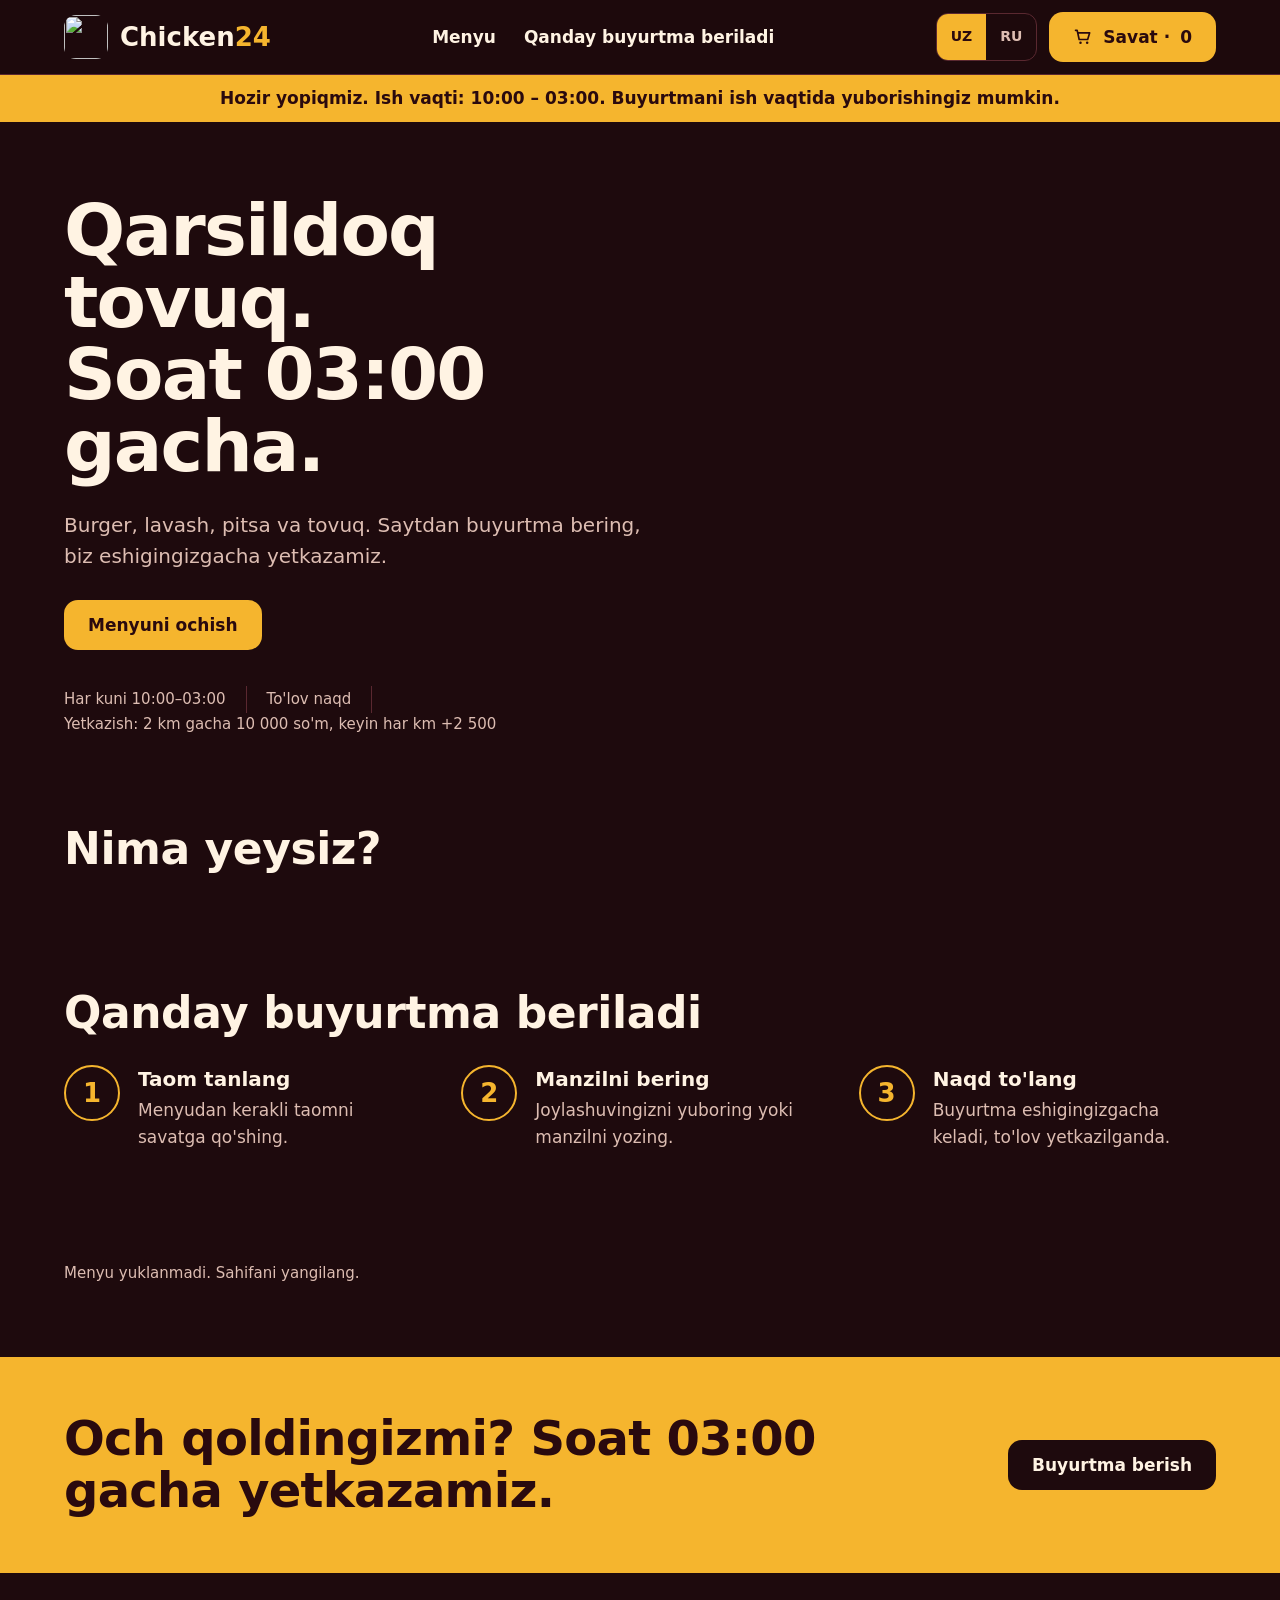
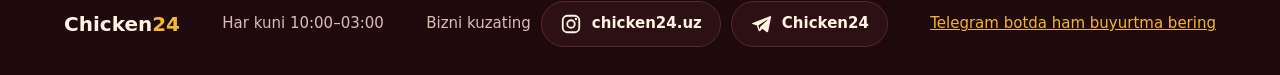
==== miniapp/site/index.html @ 63f130f4 "Sayt: yetkazish tarifi va ijtimoiy tarmoqlar" ====
<!doctype html>
<html lang="uz">
<head>
  <meta charset="utf-8">
  <meta name="viewport" content="width=device-width, initial-scale=1">
  <meta name="theme-color" content="#1E0A0D">
  <meta name="description" content="Chicken24: qarsildoq tovuq, burger, lavash va pitsa. Soat 03:00 gacha yetkazib beramiz. Saytdan buyurtma bering.">
  <!-- Xavfsizlik: skriptlar faqat o'zimizdan va Cloudflare Turnstile dan; so'rov faqat bot serveriga -->
  <meta http-equiv="Content-Security-Policy"
        content="default-src 'self'; script-src 'self' https://challenges.cloudflare.com; style-src 'self' https://fonts.googleapis.com; font-src https://fonts.gstatic.com; img-src 'self' data:; connect-src 'self' https://chicken24-bot.onrender.com; frame-src https://challenges.cloudflare.com; base-uri 'none'; form-action 'none'; object-src 'none'">
  <title>Chicken24: qarsildoq tovuq, soat 03:00 gacha</title>
  <link rel="icon" href="/images/logo-192.webp" type="image/webp">
  <link rel="preconnect" href="https://fonts.googleapis.com">
  <link rel="preconnect" href="https://fonts.gstatic.com" crossorigin>
  <link rel="stylesheet" href="https://fonts.googleapis.com/css2?family=Onest:wght@400;600;700&family=Rubik:wght@700;800&display=swap">
  <link rel="stylesheet" href="site.css?v=2">
  <script src="site-config.js?v=2" defer></script>
  <script src="site.js?v=2" defer></script>
</head>
<body>
  <header class="top">
    <div class="wrap top-in">
      <a class="brand" href="#top"><img src="/images/logo-192.webp" alt="" width="44" height="44"><span>Chicken<b>24</b></span></a>
      <nav class="nav" aria-label="Menu">
        <a href="#menu" data-i18n="nav.menu">Menyu</a>
        <a href="#how" data-i18n="nav.how">Qanday buyurtma beriladi</a>
      </nav>
      <div class="top-r">
        <div class="lang" role="group" aria-label="Til">
          <button type="button" data-lang="uz" aria-pressed="true">UZ</button>
          <button type="button" data-lang="ru" aria-pressed="false">RU</button>
        </div>
        <button type="button" class="cart-btn" id="openCart">
          <svg viewBox="0 0 24 24" width="20" height="20" aria-hidden="true"><path d="M3 4h2l2.4 11h10.2L20 7H6.2" fill="none" stroke="currentColor" stroke-width="2" stroke-linecap="round" stroke-linejoin="round"/><circle cx="9" cy="19" r="1.5" fill="currentColor"/><circle cx="17" cy="19" r="1.5" fill="currentColor"/></svg>
          <span class="cl"><span data-i18n="cart.btn">Savat</span> · </span><b id="cartCount">0</b>
        </button>
      </div>
    </div>
  </header>

  <div id="closedBanner" class="banner" role="status" hidden></div>

  <main id="top">
    <section class="wrap hero">
      <div class="hero-l">
        <h1><span data-i18n="hero.h1a">Qarsildoq tovuq.</span> <span data-i18n="hero.h1b">Soat 03:00 gacha.</span></h1>
        <p class="lead" data-i18n="hero.p">Burger, lavash, pitsa va tovuq. Saytdan buyurtma bering, biz eshigingizgacha yetkazamiz.</p>
        <div class="hero-cta">
          <a class="btn" href="#menu" data-i18n="hero.cta">Menyuni ochish</a>
        </div>
        <ul class="facts">
          <li data-i18n="hero.f1">Har kuni 10:00–03:00</li>
          <li data-i18n="hero.f2">To'lov naqd</li>
          <li data-fee>Yetkazish: 2 km gacha 10 000 so'm, keyin har km +2 500</li>
        </ul>
      </div>

      <article class="deal" id="deal" hidden>
        <div class="stamp" aria-hidden="true"><b>03:00</b><span data-i18n="hero.stamp">gacha ochiq</span></div>
        <img id="dealImg" src="" alt="" width="560" height="560">
        <div class="deal-b">
          <div class="deal-t" data-i18n="hero.deal">Bugungi aksiya</div>
          <h2 id="dealName"></h2>
          <p id="dealDesc"></p>
          <div class="deal-f"><span class="price" id="dealPrice"></span><div id="dealCtl"></div></div>
        </div>
      </article>
    </section>

    <section class="wrap tiles-sec" aria-labelledby="tilesTitle">
      <h2 id="tilesTitle" class="h2" data-i18n="tiles.title">Nima yeysiz?</h2>
      <div class="tiles" id="tiles"></div>
    </section>

    <section class="wrap how" id="how" aria-labelledby="howTitle">
      <h2 id="howTitle" class="h2" data-i18n="how.title">Qanday buyurtma beriladi</h2>
      <ol class="steps">
        <li><span class="n" aria-hidden="true">1</span><div><h3 data-i18n="how.s1t">Taom tanlang</h3><p data-i18n="how.s1p">Menyudan kerakli taomni savatga qo'shing.</p></div></li>
        <li><span class="n" aria-hidden="true">2</span><div><h3 data-i18n="how.s2t">Manzilni bering</h3><p data-i18n="how.s2p">Joylashuvingizni yuboring yoki manzilni yozing.</p></div></li>
        <li><span class="n" aria-hidden="true">3</span><div><h3 data-i18n="how.s3t">Naqd to'lang</h3><p data-i18n="how.s3p">Buyurtma eshigingizgacha keladi, to'lov yetkazilganda.</p></div></li>
      </ol>
    </section>

    <section class="wrap menu" id="menu" aria-label="Menu">
      <nav class="cats" id="cats" aria-label="Kategoriyalar"></nav>
      <div id="menuList"><div class="muted" id="menuState">…</div></div>
    </section>

    <section class="finale">
      <div class="wrap finale-in">
        <h2 data-i18n="end.t">Och qoldingizmi? Soat 03:00 gacha yetkazamiz.</h2>
        <a class="btn dark" href="#menu" data-i18n="end.cta">Buyurtma berish</a>
      </div>
    </section>
  </main>

  <footer class="wrap foot">
    <span class="brand-s">Chicken<b>24</b></span>
    <span data-i18n="foot.hours">Har kuni 10:00–03:00</span>
    <div class="social" role="group" aria-labelledby="followLbl">
      <span id="followLbl" data-i18n="foot.follow">Bizni kuzating</span>
      <a class="soc" href="https://www.instagram.com/chicken24.uz?fqnt=cGozcXpraTA5b21n" target="_blank" rel="noopener noreferrer" aria-label="Instagram: chicken24.uz">
        <svg viewBox="0 0 24 24" width="22" height="22" aria-hidden="true"><rect x="3" y="3" width="18" height="18" rx="5" fill="none" stroke="currentColor" stroke-width="2"/><circle cx="12" cy="12" r="4.1" fill="none" stroke="currentColor" stroke-width="2"/><circle cx="17.4" cy="6.6" r="1.3" fill="currentColor"/></svg>
        <span>chicken24.uz</span>
      </a>
      <a class="soc" href="https://t.me/Chickens24" target="_blank" rel="noopener noreferrer" aria-label="Telegram: Chicken24">
        <svg viewBox="0 0 24 24" width="22" height="22" aria-hidden="true"><path fill="currentColor" d="M21.6 3.6 2.9 10.8c-.9.4-.9 1.1-.2 1.3l4.8 1.5 1.8 5.6c.2.6.4.8.9.8.4 0 .6-.2.9-.5l2.3-2.2 4.7 3.5c.9.5 1.5.2 1.8-.8L22.9 4.9c.3-1.3-.5-1.9-1.3-1.3ZM9 13.6l9.4-5.9c.4-.3.8-.1.5.2l-7.8 7-.3 3.3-1.8-4.6Z"/></svg>
        <span>Chicken24</span>
      </a>
    </div>
    <a class="bot-link" href="https://t.me/chicken24_bot" rel="noopener" data-i18n="foot.tg">Telegram botda ham buyurtma bering</a>
  </footer>

  <button type="button" class="cart-bar" id="cartBar" hidden>
    <span data-i18n="cart.go">Savatga o'tish</span><b id="cartBarTotal"></b>
  </button>

  <dialog id="cartDlg" aria-labelledby="cartTitle">
    <div class="dlg-in">
      <div class="dlg-head"><h2 id="cartTitle" data-i18n="cart.title">Savatingiz</h2><button type="button" class="x" id="closeCart" aria-label="Yopish">×</button></div>
      <div id="cartBody"></div>
    </div>
  </dialog>

  <noscript><p class="wrap">Saytni ishlatish uchun JavaScript kerak. / Для работы сайта нужен JavaScript.</p></noscript>
</body>
</html>
---- miniapp/site/site.css ----
:root{
  --bg:#1E0A0D;--s1:#2D1014;--s2:#3E171D;--line:#5A2830;--tx:#FFF3E3;--mu:#DDBDB2;--ac:#F5B52E;--act:#2A0A0E;--err:#FF9A8A;
  --hf:Rubik,system-ui,sans-serif;--bf:Onest,system-ui,sans-serif;
  color-scheme:dark;
}
*{box-sizing:border-box}
html{scroll-behavior:smooth;scroll-padding-top:84px}
body{overflow-x:clip;margin:0;background:var(--bg);color:var(--tx);font:17px/1.55 var(--bf);-webkit-text-size-adjust:100%}
img{max-width:100%;display:block}
a{color:inherit}
button,input,textarea{font:inherit;color:inherit}
:focus-visible{outline:3px solid var(--ac);outline-offset:3px}
.wrap{max-width:1200px;margin:0 auto;padding-left:24px;padding-right:24px}
.muted{color:var(--mu);font-size:15px}
[hidden]{display:none!important}
.h2{margin:0 0 28px;font:800 clamp(28px,4vw,44px)/1.1 var(--hf);letter-spacing:-.01em}

/* sarlavha */
.top{position:sticky;top:0;z-index:20;background:rgba(30,10,13,.96);border-bottom:1px solid var(--line)}
.top-in{display:flex;flex-wrap:wrap;align-items:center;justify-content:space-between;gap:12px;padding-top:12px;padding-bottom:12px}
.brand{display:flex;align-items:center;gap:12px;text-decoration:none;font:800 26px var(--hf)}
.brand img{border-radius:12px}.brand b,.brand-s b{color:var(--ac)}
.nav{display:flex;gap:28px;font-weight:600}.nav a{text-decoration:none;padding:10px 0}.nav a:hover{color:var(--ac)}
.top-r{display:flex;align-items:center;gap:12px}
.lang{display:flex;border:1px solid var(--line);border-radius:12px;overflow:hidden}
.lang button{border:0;background:none;padding:10px 14px;min-height:46px;font-weight:700;font-size:14px;color:var(--mu);cursor:pointer}
.lang button[aria-pressed=true]{background:var(--ac);color:var(--act)}
.cart-btn,.btn{display:inline-flex;align-items:center;justify-content:center;gap:10px;min-height:48px;padding:12px 24px;border:0;border-radius:14px;background:var(--ac);color:var(--act);font-weight:700;font-size:17px;text-decoration:none;cursor:pointer}
.btn.dark{background:var(--bg);color:var(--tx)}
.btn[disabled]{opacity:.55;cursor:not-allowed}
.banner{background:var(--ac);color:var(--act);text-align:center;padding:10px 24px;font-weight:700}

/* bosh ekran: sarlavha va bugungi aksiya kartasi */
.hero{overflow-x:clip;display:grid;grid-template-columns:minmax(0,1.15fr) minmax(0,.85fr);gap:56px;align-items:center;padding-top:72px;padding-bottom:88px}
.hero-l{display:flex;flex-direction:column;gap:28px}
h1{margin:0;font:800 clamp(38px,6vw,72px)/1 var(--hf);letter-spacing:-.025em}
h1 span{display:block}
.lead{margin:0;font-size:20px;color:var(--mu);max-width:30em}
.hero-cta{display:flex;flex-wrap:wrap;gap:12px}
.facts{list-style:none;margin:8px 0 0;padding:0;display:flex;flex-wrap:wrap;color:var(--mu);font-size:15px}
.facts li{padding:2px 20px 2px 0;margin-right:20px;border-right:1px solid var(--line)}
.facts li:last-child{border:0;margin:0;padding:0}

.deal{position:relative;transform:rotate(-2.2deg);background:var(--s1);border-radius:30px;padding:14px 14px 22px;box-shadow:0 30px 60px -20px rgba(0,0,0,.65);animation:settle .9s cubic-bezier(.2,.9,.3,1.15) both}
@keyframes settle{from{transform:translateY(-34px) rotate(5deg);opacity:0}to{transform:rotate(-2.2deg);opacity:1}}
.deal>img{width:100%;height:auto;border-radius:22px;background:var(--s2)}
.stamp{position:absolute;z-index:2;top:-26px;right:-20px;width:112px;height:112px;border-radius:50%;background:var(--ac);color:var(--act);display:flex;flex-direction:column;align-items:center;justify-content:center;transform:rotate(11deg);box-shadow:0 10px 24px rgba(0,0,0,.4);text-align:center;line-height:1.1}
.stamp b{font:800 27px var(--hf)}.stamp span{font-size:13px;font-weight:600}
.deal-b{padding:18px 8px 0;display:flex;flex-direction:column;gap:8px}
.deal-t{font-weight:700;color:var(--ac);font-size:15px}
.deal h2{margin:0;font:800 26px/1.15 var(--hf)}
.deal p{margin:0;color:var(--mu);font-size:15px}
.deal-f{display:flex;align-items:center;justify-content:space-between;gap:12px;margin-top:8px}

/* kategoriyalar: katta-kichik mozaika */
.tiles-sec{padding-bottom:88px}
.tiles{display:grid;grid-template-columns:repeat(4,minmax(0,1fr));grid-auto-flow:dense;gap:14px}
.tile{position:relative;display:block;overflow:hidden;border-radius:22px;background:var(--s2);min-height:190px;text-decoration:none}
.tile.big{grid-column:span 2;grid-row:span 2;border-radius:34px}
.tile.wide{grid-column:span 2;min-height:170px}
.tile img{position:absolute;inset:0;width:100%;height:100%;object-fit:cover;transition:transform .35s}
.tile:hover img{transform:scale(1.04)}
.tile-l{position:absolute;left:14px;bottom:14px;display:flex;align-items:baseline;gap:10px;padding:9px 16px;border-radius:999px;background:var(--bg);font-weight:700}
.big .tile-l{font-size:22px;left:20px;bottom:20px}
.tile-l small{color:var(--mu);font-weight:400;font-size:14px}

/* qadamlar */
.how{padding-bottom:88px}
.steps{list-style:none;margin:0;padding:0;display:grid;grid-template-columns:repeat(3,minmax(0,1fr));gap:40px}
.steps li{display:flex;gap:18px;align-items:flex-start}
.n{flex:none;width:56px;height:56px;border-radius:50%;border:2px solid var(--ac);color:var(--ac);display:flex;align-items:center;justify-content:center;font:800 26px var(--hf)}
.steps h3{margin:2px 0 6px;font:700 20px var(--hf)}.steps p{margin:0;color:var(--mu)}

/* menyu */
.menu{padding-bottom:72px}
.cats{display:flex;gap:8px;overflow-x:auto;padding:10px 0 14px;position:sticky;top:72px;z-index:10;background:var(--bg)}
.cats a{flex:none;display:flex;align-items:center;min-height:44px;padding:8px 18px;border-radius:999px;border:1px solid var(--line);background:var(--s1);text-decoration:none;font-weight:600;font-size:15px}
.cats a:hover{border-color:var(--ac);color:var(--ac)}
.sec{padding-top:36px}
.sec h2{margin:0 0 18px;font:800 clamp(26px,3.4vw,36px) var(--hf);display:flex;align-items:baseline;gap:12px}
.sec h2 small{font:400 15px var(--bf);color:var(--mu)}
.grid{display:grid;grid-template-columns:repeat(auto-fill,minmax(250px,1fr));gap:18px}
.card{display:flex;flex-direction:column;background:var(--s1);border-radius:22px;overflow:hidden}
.card-im{position:relative}
.card-im img{width:100%;aspect-ratio:4/3;object-fit:cover;background:var(--s2)}
.card-im .price{position:absolute;left:12px;bottom:12px;padding:6px 14px;border-radius:999px;background:var(--ac);color:var(--act);font-weight:800;font-size:16px}
.card-b{display:flex;flex-direction:column;gap:6px;padding:14px 16px 16px;flex:1}
.card h3{margin:0;font:700 18px/1.25 var(--hf)}
.card p{margin:0;color:var(--mu);font-size:14px;line-height:1.45}
.card-f{margin-top:auto;padding-top:10px;display:flex;justify-content:flex-end}
.price{font-weight:800;font-size:22px;color:var(--ac)}
.add,.step button,.x{width:44px;height:44px;border:0;border-radius:14px;background:var(--ac);color:var(--act);font-weight:800;font-size:22px;line-height:1;cursor:pointer;display:flex;align-items:center;justify-content:center}
.step{display:flex;align-items:center;gap:10px}
.step b{min-width:22px;text-align:center}
.step button{background:var(--s2);color:var(--tx)}
.x{background:var(--s2);color:var(--tx)}

/* yakuniy chaqiriq */
.finale{background:var(--ac);color:var(--act)}
.finale-in{display:flex;flex-wrap:wrap;align-items:center;justify-content:space-between;gap:24px;padding-top:56px;padding-bottom:56px}
.finale h2{margin:0;font:800 clamp(28px,4.4vw,48px)/1.08 var(--hf);max-width:16em;letter-spacing:-.015em}

.foot{display:flex;flex-wrap:wrap;align-items:center;justify-content:space-between;gap:12px 28px;padding-top:28px;padding-bottom:28px;color:var(--mu);font-size:15px}
.brand-s{font:800 20px var(--hf);color:var(--tx)}
.foot .bot-link{color:var(--ac)}
.social{display:flex;flex-wrap:wrap;align-items:center;gap:10px}
.soc{display:inline-flex;align-items:center;gap:10px;min-height:46px;padding:10px 18px;border:1px solid var(--line);border-radius:999px;background:var(--s1);color:var(--tx);text-decoration:none;font-weight:600}
.soc:hover{border-color:var(--ac);color:var(--ac)}

.cart-bar{position:fixed;left:12px;right:12px;bottom:12px;z-index:15;display:none;justify-content:space-between;align-items:center;min-height:54px;padding:12px 20px;border:0;border-radius:16px;background:var(--ac);color:var(--act);font-weight:800;font-size:17px;cursor:pointer;box-shadow:0 8px 24px rgba(0,0,0,.45)}

/* savat oynasi va forma */
dialog{border:0;padding:0;color:var(--tx);background:var(--bg);width:min(480px,100%);max-width:100%;height:100%;max-height:100%;margin:0 0 0 auto;border-left:1px solid var(--line)}
dialog::backdrop{background:rgba(0,0,0,.65)}
.dlg-in{height:100%;overflow-y:auto;padding:20px 20px 32px;display:flex;flex-direction:column;gap:16px}
.dlg-head{display:flex;align-items:center;justify-content:space-between}
.dlg-head h2{margin:0;font:800 26px var(--hf)}
#cartBody{display:flex;flex-direction:column;gap:14px}
.line{display:flex;align-items:center;justify-content:space-between;gap:12px;padding:10px 0;border-bottom:1px solid var(--line)}
.line .nm{min-width:0;flex:1}.line .nm small{display:block;color:var(--mu)}
.sum{display:flex;justify-content:space-between;gap:12px}
.sum.big{font:800 22px var(--hf)}.sum.big span:last-child{color:var(--ac)}
form{display:flex;flex-direction:column;gap:14px}
label{display:flex;flex-direction:column;gap:6px;font-weight:600;font-size:15px}
input[type=text],input[type=tel],textarea{width:100%;padding:13px 14px;min-height:48px;border-radius:12px;border:1px solid var(--line);background:var(--s1)}
textarea{resize:vertical;min-height:84px}
fieldset{border:0;padding:0;margin:0;display:flex;flex-direction:column;gap:10px}
legend{font-weight:600;font-size:15px;padding:0 0 6px}
.seg{display:flex;border:1px solid var(--line);border-radius:12px;overflow:hidden}
.seg label{flex:1;flex-direction:row;justify-content:center;align-items:center;min-height:46px;cursor:pointer;color:var(--mu)}
.seg input{position:absolute;opacity:0;pointer-events:none}
.seg label:has(input:checked){background:var(--ac);color:var(--act);font-weight:800}
.seg label:has(input:focus-visible){outline:3px solid var(--ac);outline-offset:-3px}
.btn-sec{display:inline-flex;align-items:center;justify-content:center;min-height:48px;padding:12px 22px;border-radius:14px;background:none;color:var(--tx);border:1px solid var(--line);font-weight:700;cursor:pointer}
.err{color:var(--err);font-weight:600;font-size:15px}
.ok-box{text-align:center;padding:24px 8px;display:flex;flex-direction:column;gap:14px;align-items:center}
.ok-box h3{margin:0;font:800 28px var(--hf)}
.ok-box .tick{width:64px;height:64px;border-radius:50%;background:var(--ac);color:var(--act);display:flex;align-items:center;justify-content:center;font-size:34px;font-weight:800}

@media (max-width:900px){
  .hero{grid-template-columns:minmax(0,1fr);gap:48px;padding-top:40px;padding-bottom:64px}
  .deal{max-width:460px;justify-self:center;width:100%}
  .steps{grid-template-columns:minmax(0,1fr);gap:28px}
  .tiles{grid-template-columns:repeat(2,minmax(0,1fr))}
  .tile{min-height:160px}.tile.wide{min-height:160px}
  .tile.big{grid-column:span 2;grid-row:span 1;min-height:260px}
  .tile.wide{grid-column:span 1}
}
@media (max-width:720px){
  .nav{display:none}
  .wrap{padding-left:16px;padding-right:16px}
  .top-in{flex-wrap:nowrap}
  .brand{font-size:21px;gap:8px}.brand img{width:36px;height:36px}
  .cart-btn{padding:10px 14px}.cl{display:none}
  .lang button{padding:10px 10px}
  .cart-bar.on{display:flex}
  body{padding-bottom:84px;font-size:16px}
  .stamp{width:92px;height:92px;top:-20px;right:2px}.stamp b{font-size:22px}
  .tiles-sec,.how{padding-bottom:64px}
}
@media (max-width:359px){.brand span{display:none}}
@media (prefers-reduced-motion:reduce){html{scroll-behavior:auto}.deal{animation:none}.tile img{transition:none}}
.tile-l small{white-space:nowrap}
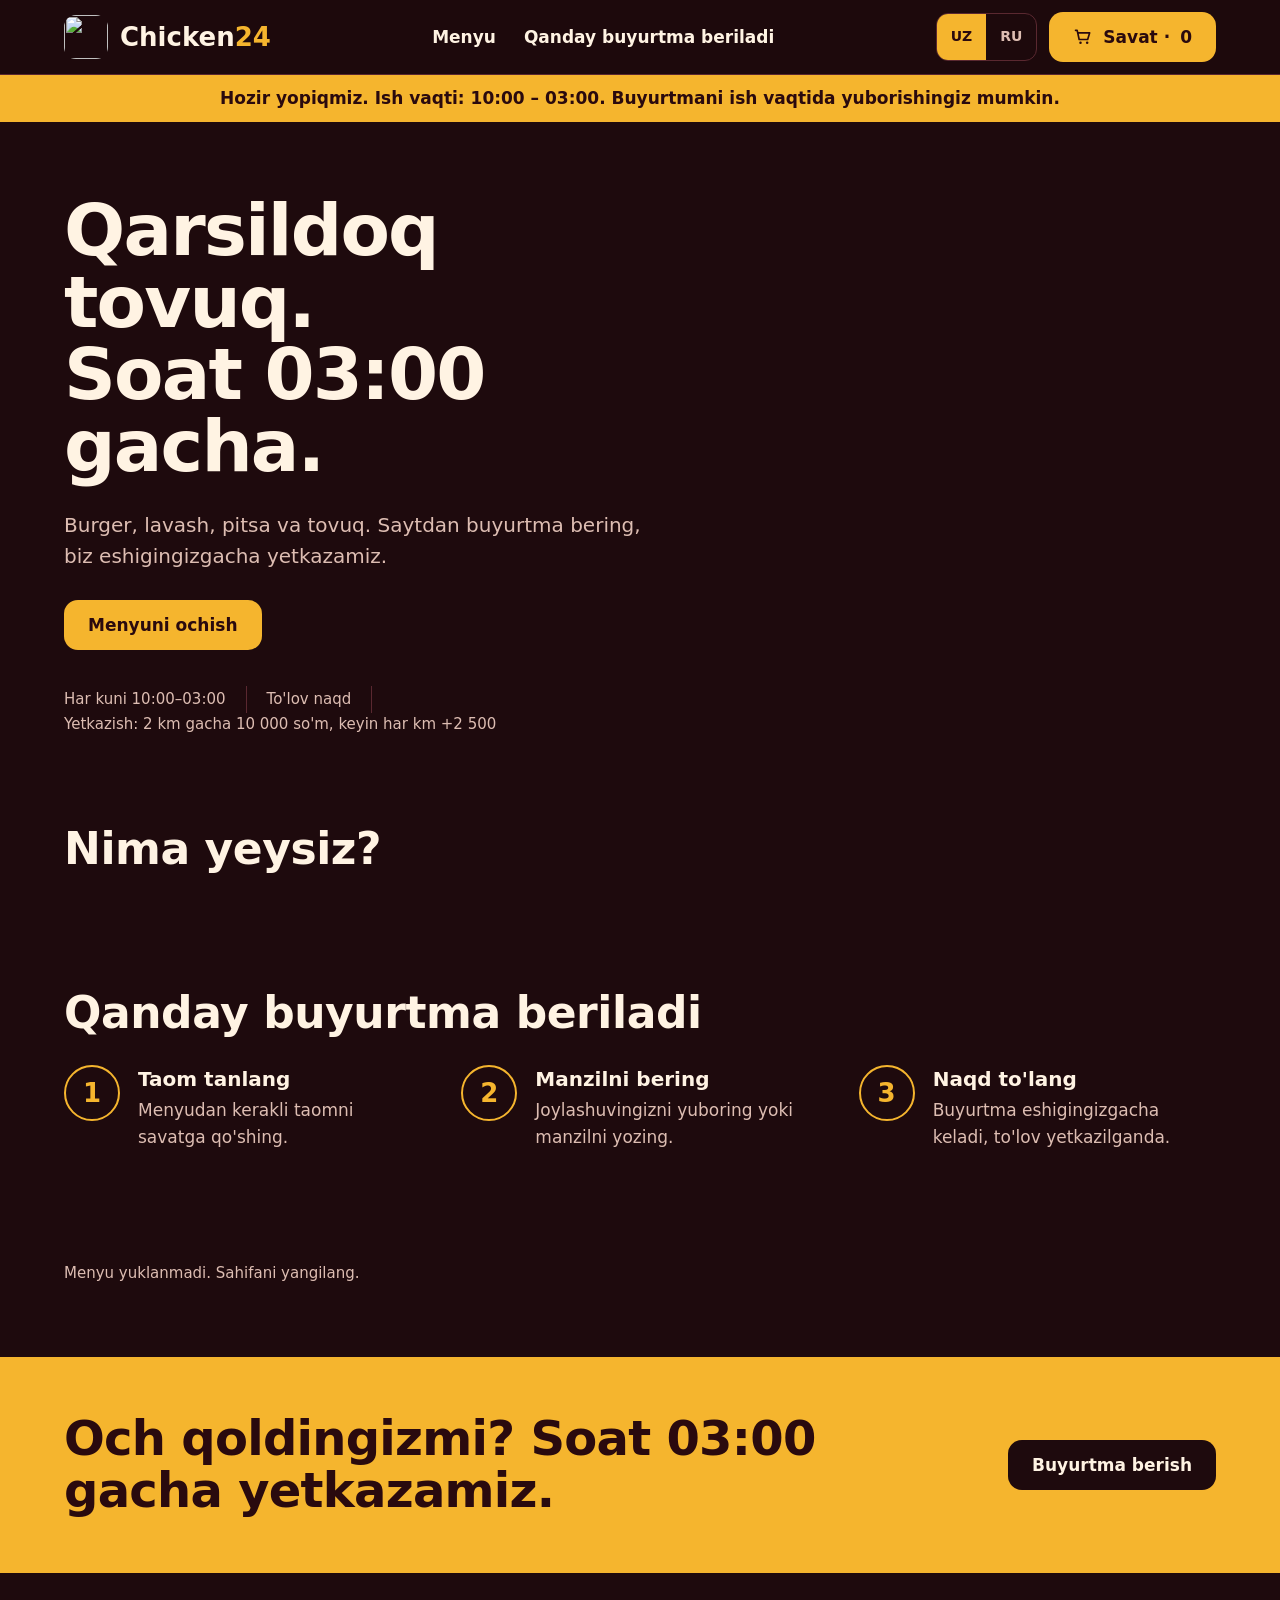
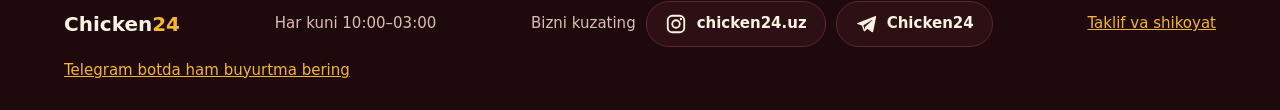
==== commit 33effa6b: "Menyu, taklif tugmasi va sayt yangilanishlari" ====
--- a/miniapp/site/index.html
+++ b/miniapp/site/index.html
@@ -13,9 +13,9 @@
   <link rel="preconnect" href="https://fonts.googleapis.com">
   <link rel="preconnect" href="https://fonts.gstatic.com" crossorigin>
   <link rel="stylesheet" href="https://fonts.googleapis.com/css2?family=Onest:wght@400;600;700&family=Rubik:wght@700;800&display=swap">
-  <link rel="stylesheet" href="site.css?v=2">
-  <script src="site-config.js?v=2" defer></script>
-  <script src="site.js?v=2" defer></script>
+  <link rel="stylesheet" href="site.css?v=4">
+  <script src="site-config.js?v=4" defer></script>
+  <script src="site.js?v=4" defer></script>
 </head>
 <body>
   <header class="top">
@@ -57,13 +57,16 @@
 
       <article class="deal" id="deal" hidden>
         <div class="stamp" aria-hidden="true"><b>03:00</b><span data-i18n="hero.stamp">gacha ochiq</span></div>
-        <img id="dealImg" src="" alt="" width="560" height="560">
-        <div class="deal-b">
-          <div class="deal-t" data-i18n="hero.deal">Bugungi aksiya</div>
-          <h2 id="dealName"></h2>
-          <p id="dealDesc"></p>
-          <div class="deal-f"><span class="price" id="dealPrice"></span><div id="dealCtl"></div></div>
+        <div id="dealSwap" class="deal-swap">
+          <img id="dealImg" src="" alt="" width="560" height="560">
+          <div class="deal-b">
+            <div class="deal-t" data-i18n="hero.deal">Bugungi aksiya</div>
+            <h2 id="dealName"></h2>
+            <p id="dealDesc"></p>
+            <div class="deal-f"><span class="price" id="dealPrice"></span><div id="dealCtl"></div></div>
+          </div>
         </div>
+        <div class="deal-dots" id="dealDots" hidden></div>
       </article>
     </section>
 
@@ -108,6 +111,7 @@
         <span>Chicken24</span>
       </a>
     </div>
+    <a class="bot-link" href="https://t.me/Chicken24_uz" target="_blank" rel="noopener noreferrer" data-i18n="foot.fb">Taklif va shikoyat</a>
     <a class="bot-link" href="https://t.me/chicken24_bot" rel="noopener" data-i18n="foot.tg">Telegram botda ham buyurtma bering</a>
   </footer>
 
--- a/miniapp/site/site.css
+++ b/miniapp/site/site.css
@@ -43,7 +43,13 @@
 
 .deal{position:relative;transform:rotate(-2.2deg);background:var(--s1);border-radius:30px;padding:14px 14px 22px;box-shadow:0 30px 60px -20px rgba(0,0,0,.65);animation:settle .9s cubic-bezier(.2,.9,.3,1.15) both}
 @keyframes settle{from{transform:translateY(-34px) rotate(5deg);opacity:0}to{transform:rotate(-2.2deg);opacity:1}}
-.deal>img{width:100%;height:auto;border-radius:22px;background:var(--s2)}
+.deal-swap{transition:opacity .22s ease,transform .22s ease}
+.deal-swap.out{opacity:0;transform:translateY(6px)}
+.deal-dots{display:flex;justify-content:center;gap:4px;margin-top:6px}
+.deal-dots button{position:relative;width:28px;height:28px;border:0;background:none;cursor:pointer;padding:0}
+.deal-dots button::before{content:'';position:absolute;left:50%;top:50%;width:10px;height:10px;margin:-5px 0 0 -5px;border-radius:50%;background:var(--line);transition:background .2s,transform .2s}
+.deal-dots button[aria-current=true]::before{background:var(--ac);transform:scale(1.3)}
+.deal-swap>img{width:100%;height:auto;border-radius:22px;background:var(--s2)}
 .stamp{position:absolute;z-index:2;top:-26px;right:-20px;width:112px;height:112px;border-radius:50%;background:var(--ac);color:var(--act);display:flex;flex-direction:column;align-items:center;justify-content:center;transform:rotate(11deg);box-shadow:0 10px 24px rgba(0,0,0,.4);text-align:center;line-height:1.1}
 .stamp b{font:800 27px var(--hf)}.stamp span{font-size:13px;font-weight:600}
 .deal-b{padding:18px 8px 0;display:flex;flex-direction:column;gap:8px}
@@ -76,7 +82,7 @@
 .cats{display:flex;gap:8px;overflow-x:auto;padding:10px 0 14px;position:sticky;top:72px;z-index:10;background:var(--bg)}
 .cats a{flex:none;display:flex;align-items:center;min-height:44px;padding:8px 18px;border-radius:999px;border:1px solid var(--line);background:var(--s1);text-decoration:none;font-weight:600;font-size:15px}
 .cats a:hover{border-color:var(--ac);color:var(--ac)}
-.sec{padding-top:36px}
+.sec{padding-top:36px;scroll-margin-top:96px}
 .sec h2{margin:0 0 18px;font:800 clamp(26px,3.4vw,36px) var(--hf);display:flex;align-items:baseline;gap:12px}
 .sec h2 small{font:400 15px var(--bf);color:var(--mu)}
 .grid{display:grid;grid-template-columns:repeat(auto-fill,minmax(250px,1fr));gap:18px}
@@ -161,3 +167,26 @@
 @media (max-width:359px){.brand span{display:none}}
 @media (prefers-reduced-motion:reduce){html{scroll-behavior:auto}.deal{animation:none}.tile img{transition:none}}
 .tile-l small{white-space:nowrap}
+
+/* miqdor tanlash (bir xil taom, turli miqdor) */
+.chips{display:flex;flex-wrap:wrap;gap:6px;margin:2px 0 4px}
+.chip{display:inline-flex;align-items:center;gap:6px;min-height:36px;padding:6px 14px;border:1px solid var(--line);border-radius:999px;background:var(--s1);color:var(--tx);font:600 14px var(--bf,inherit);cursor:pointer}
+.chip:hover{border-color:var(--ac)}
+.chip[aria-pressed=true]{background:var(--ac);border-color:var(--ac);color:var(--act)}
+.chip-q{font-style:normal;font-weight:800;font-size:12px;min-width:18px;height:18px;line-height:18px;text-align:center;border-radius:9px;background:var(--ac);color:var(--act)}
+.chip[aria-pressed=true] .chip-q{background:var(--act);color:var(--ac)}
+.chip-q[hidden]{display:none}
+
+/* telefon: ixcham gorizontal kartalar - ko'proq taom bir ekranda, matn kesilmaydi */
+@media (max-width:720px){
+  .grid{grid-template-columns:1fr;gap:12px}
+  .card{flex-direction:row;align-items:stretch;border-radius:18px}
+  .card-im{flex:0 0 112px;width:112px}
+  .card-im img{width:112px;height:100%;min-height:128px;aspect-ratio:auto}
+  .card-im .price{left:6px;right:6px;bottom:6px;padding:4px 6px;text-align:center;font-size:13px}
+  .card-b{padding:12px 12px 12px;min-width:0;gap:6px}
+  .card h3{font-size:16px;overflow-wrap:anywhere}
+  .card p{font-size:13px}
+  .chips{gap:5px}
+  .chip{min-height:34px;padding:4px 11px;font-size:13px}
+}
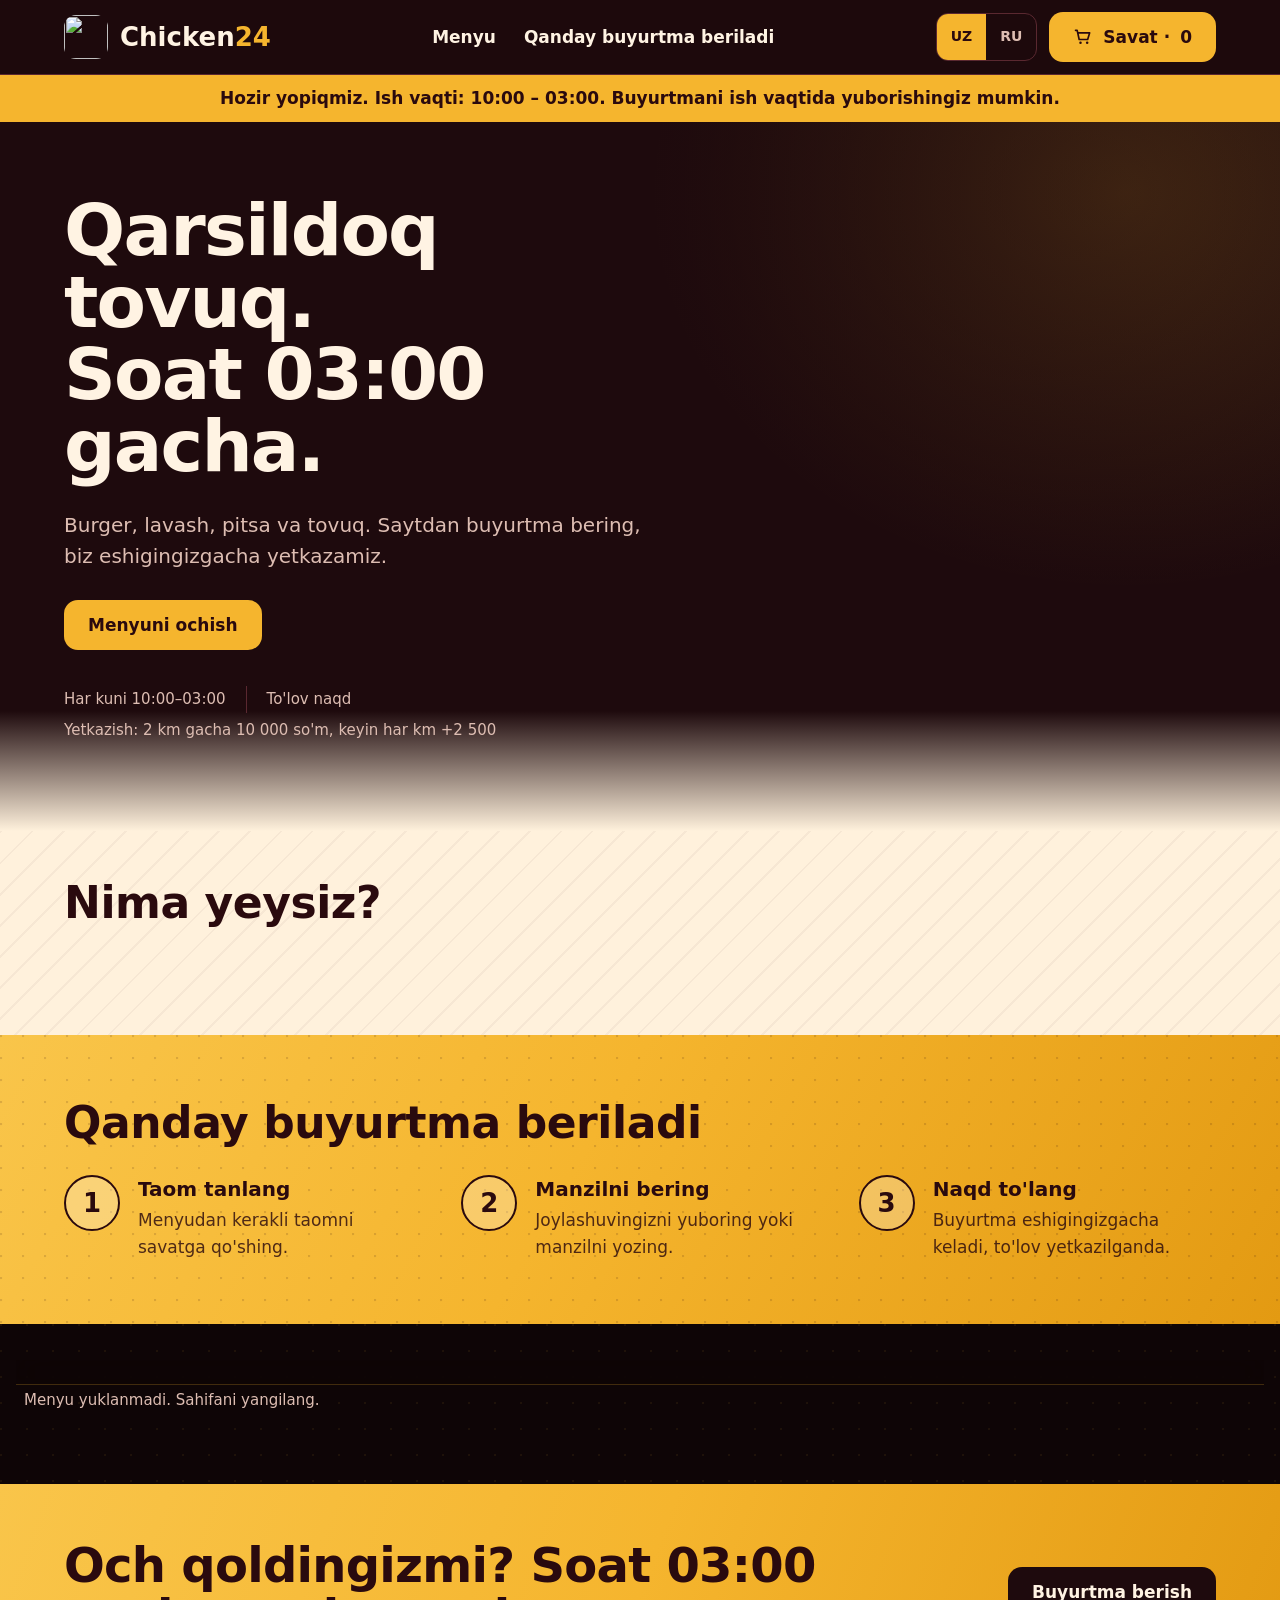
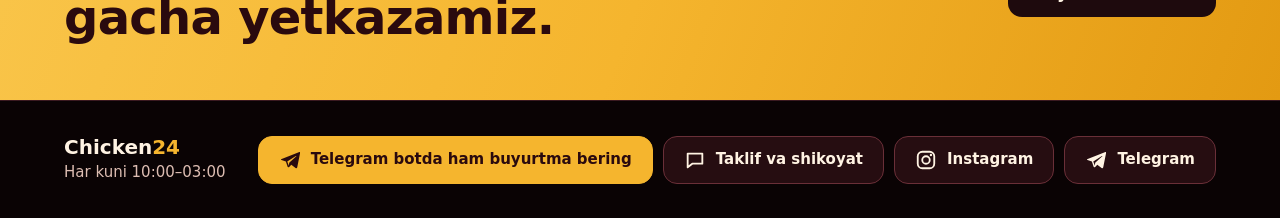
==== commit 3748dbb1: "Sayt: rasm URL'larida ?v= (Cloudflare keshidagi eski kombo rasmlari o'rniga yangilari) - site.js: ra" ====
--- a/miniapp/site/index.html
+++ b/miniapp/site/index.html
@@ -13,9 +13,9 @@
   <link rel="preconnect" href="https://fonts.googleapis.com">
   <link rel="preconnect" href="https://fonts.gstatic.com" crossorigin>
   <link rel="stylesheet" href="https://fonts.googleapis.com/css2?family=Onest:wght@400;600;700&family=Rubik:wght@700;800&display=swap">
-  <link rel="stylesheet" href="site.css?v=4">
-  <script src="site-config.js?v=4" defer></script>
-  <script src="site.js?v=4" defer></script>
+  <link rel="stylesheet" href="site.css?v=10">
+  <script src="site-config.js?v=10" defer></script>
+  <script src="site.js?v=10" defer></script>
 </head>
 <body>
   <header class="top">
@@ -41,6 +41,7 @@
   <div id="closedBanner" class="banner" role="status" hidden></div>
 
   <main id="top">
+<div class="band band-hero">
     <section class="wrap hero">
       <div class="hero-l">
         <h1><span data-i18n="hero.h1a">Qarsildoq tovuq.</span> <span data-i18n="hero.h1b">Soat 03:00 gacha.</span></h1>
@@ -69,12 +70,16 @@
         <div class="deal-dots" id="dealDots" hidden></div>
       </article>
     </section>
+    </div>
 
+<div class="band band-tiles">
     <section class="wrap tiles-sec" aria-labelledby="tilesTitle">
       <h2 id="tilesTitle" class="h2" data-i18n="tiles.title">Nima yeysiz?</h2>
       <div class="tiles" id="tiles"></div>
     </section>
+    </div>
 
+<div class="band band-how">
     <section class="wrap how" id="how" aria-labelledby="howTitle">
       <h2 id="howTitle" class="h2" data-i18n="how.title">Qanday buyurtma beriladi</h2>
       <ol class="steps">
@@ -83,11 +88,14 @@
         <li><span class="n" aria-hidden="true">3</span><div><h3 data-i18n="how.s3t">Naqd to'lang</h3><p data-i18n="how.s3p">Buyurtma eshigingizgacha keladi, to'lov yetkazilganda.</p></div></li>
       </ol>
     </section>
+    </div>
 
-    <section class="wrap menu" id="menu" aria-label="Menu">
+<div class="band band-menu">
+    <section class="wrap wide menu" id="menu" aria-label="Menu">
       <nav class="cats" id="cats" aria-label="Kategoriyalar"></nav>
       <div id="menuList"><div class="muted" id="menuState">…</div></div>
     </section>
+    </div>
 
     <section class="finale">
       <div class="wrap finale-in">
@@ -97,22 +105,31 @@
     </section>
   </main>
 
-  <footer class="wrap foot">
-    <span class="brand-s">Chicken<b>24</b></span>
-    <span data-i18n="foot.hours">Har kuni 10:00–03:00</span>
-    <div class="social" role="group" aria-labelledby="followLbl">
-      <span id="followLbl" data-i18n="foot.follow">Bizni kuzating</span>
-      <a class="soc" href="https://www.instagram.com/chicken24.uz?fqnt=cGozcXpraTA5b21n" target="_blank" rel="noopener noreferrer" aria-label="Instagram: chicken24.uz">
+  <footer class="foot-band">
+   <div class="wrap foot">
+    <div class="foot-brand">
+      <span class="brand-s">Chicken<b>24</b></span>
+      <span data-i18n="foot.hours">Har kuni 10:00–03:00</span>
+    </div>
+    <div class="foot-btns">
+      <a class="fbtn gold" href="https://t.me/chicken24_bot" target="_blank" rel="noopener noreferrer" aria-label="Telegram bot: Buyurtma berish">
+        <svg viewBox="0 0 24 24" width="22" height="22" aria-hidden="true"><path fill="currentColor" d="M21.6 3.6 2.9 10.8c-.9.4-.9 1.1-.2 1.3l4.8 1.5 1.8 5.6c.2.6.4.8.9.8.4 0 .6-.2.9-.5l2.3-2.2 4.7 3.5c.9.5 1.5.2 1.8-.8L22.9 4.9c.3-1.3-.5-1.9-1.3-1.3ZM9 13.6l9.4-5.9c.4-.3.8-.1.5.2l-7.8 7-.3 3.3-1.8-4.6Z"/></svg>
+        <span data-i18n="foot.tg">Telegram botda ham buyurtma bering</span>
+      </a>
+      <a class="fbtn" href="https://t.me/Chicken24_uz" target="_blank" rel="noopener noreferrer">
+        <svg viewBox="0 0 24 24" width="22" height="22" aria-hidden="true"><path d="M4 5h16v11H9l-5 4V5Z" fill="none" stroke="currentColor" stroke-width="2" stroke-linejoin="round"/></svg>
+        <span data-i18n="foot.fb">Taklif va shikoyat</span>
+      </a>
+      <a class="fbtn" href="https://www.instagram.com/chicken24.uz?fqnt=cGozcXpraTA5b21n" target="_blank" rel="noopener noreferrer">
         <svg viewBox="0 0 24 24" width="22" height="22" aria-hidden="true"><rect x="3" y="3" width="18" height="18" rx="5" fill="none" stroke="currentColor" stroke-width="2"/><circle cx="12" cy="12" r="4.1" fill="none" stroke="currentColor" stroke-width="2"/><circle cx="17.4" cy="6.6" r="1.3" fill="currentColor"/></svg>
-        <span>chicken24.uz</span>
+        <span>Instagram</span>
       </a>
-      <a class="soc" href="https://t.me/Chickens24" target="_blank" rel="noopener noreferrer" aria-label="Telegram: Chicken24">
+      <a class="fbtn" href="https://t.me/Chickens24" target="_blank" rel="noopener noreferrer">
         <svg viewBox="0 0 24 24" width="22" height="22" aria-hidden="true"><path fill="currentColor" d="M21.6 3.6 2.9 10.8c-.9.4-.9 1.1-.2 1.3l4.8 1.5 1.8 5.6c.2.6.4.8.9.8.4 0 .6-.2.9-.5l2.3-2.2 4.7 3.5c.9.5 1.5.2 1.8-.8L22.9 4.9c.3-1.3-.5-1.9-1.3-1.3ZM9 13.6l9.4-5.9c.4-.3.8-.1.5.2l-7.8 7-.3 3.3-1.8-4.6Z"/></svg>
-        <span>Chicken24</span>
+        <span>Telegram</span>
       </a>
     </div>
-    <a class="bot-link" href="https://t.me/Chicken24_uz" target="_blank" rel="noopener noreferrer" data-i18n="foot.fb">Taklif va shikoyat</a>
-    <a class="bot-link" href="https://t.me/chicken24_bot" rel="noopener" data-i18n="foot.tg">Telegram botda ham buyurtma bering</a>
+   </div>
   </footer>
 
   <button type="button" class="cart-bar" id="cartBar" hidden>
--- a/miniapp/site/site.css
+++ b/miniapp/site/site.css
@@ -190,3 +190,166 @@
   .chips{gap:5px}
   .chip{min-height:34px;padding:4px 11px;font-size:13px}
 }
+
+/* ===================== Dizayn 2: har bo'lim o'z foni bilan ===================== */
+:root{--deep:#150608;--gold-d:#E39A12;--img-hero:url(/assets/products/oila_kombo/19_samlab_firmenniy_kombo.webp);--img-menu:url(/assets/products/burgers/01_chicken_burger.webp);--img-end:url(/assets/products/pizza/01_pizza_margarita.webp)}
+.band{position:relative;isolation:isolate;overflow-x:clip}
+.band::before,.band::after{content:'';position:absolute;pointer-events:none;z-index:-1}
+
+/* 1. Bosh ekran: iliq yorug'lik + xira tovuq rasmi */
+.band-hero{background:radial-gradient(60% 90% at 88% 10%,rgba(245,181,46,.26),transparent 62%),radial-gradient(55% 70% at 0% 100%,rgba(176,34,52,.38),transparent 70%),var(--bg)}
+.band-hero::before{inset:0 0 0 38%;background:var(--img-hero) center/cover no-repeat;opacity:.16;filter:blur(10px) saturate(1.2);-webkit-mask-image:linear-gradient(90deg,transparent,#000 45%,#000 70%,transparent);mask-image:linear-gradient(90deg,transparent,#000 45%,#000 70%,transparent)}
+.band-hero::after{left:0;right:0;bottom:0;height:90px;background:linear-gradient(transparent,#240B0F)}
+
+/* 2. Kategoriyalar: biroz yorqinroq bordo, diagonal to'r */
+.band-tiles{background:repeating-linear-gradient(135deg,rgba(255,255,255,.028) 0 2px,transparent 2px 22px),#240B0F;border-top:1px solid #4A1D25;padding-top:72px}
+.band-tiles .tiles-sec{padding-bottom:80px}
+
+/* 3. Qanday buyurtma beriladi: oltin lenta */
+.band-how{background:linear-gradient(120deg,#F9C54A 0%,var(--ac) 45%,var(--gold-d) 100%);color:var(--act)}
+.band-how::before{inset:0;background:radial-gradient(circle at 1px 1px,rgba(42,10,14,.14) 1.4px,transparent 1.6px) 0 0/22px 22px}
+.band-how .how{padding-top:64px;padding-bottom:64px}
+.band-how .h2{color:var(--act)}
+.band-how .steps h3{color:var(--act)}
+.band-how .steps p{color:rgba(42,10,14,.82)}
+.band-how .n{border-color:var(--act);color:var(--act);background:rgba(255,255,255,.28)}
+
+/* 4. Menyu: eng qorong'i fon, nuqtali to'r, tepada xira burger rasmi */
+.band-menu{background:radial-gradient(70% 420px at 50% 0,rgba(176,34,52,.28),transparent 70%),var(--deep)}
+.band-menu::before{inset:0;background:radial-gradient(circle at 1px 1px,rgba(245,181,46,.09) 1.2px,transparent 1.4px) 0 0/26px 26px}
+.band-menu::after{left:0;right:0;top:0;height:560px;background:var(--img-menu) center 30%/cover no-repeat;opacity:.10;filter:blur(16px);-webkit-mask-image:linear-gradient(#000,transparent);mask-image:linear-gradient(#000,transparent)}
+.wrap.wide{max-width:1480px}
+.band-menu .menu{padding-top:44px}
+
+/* kategoriya paneli: shisha ko'rinishida, faol tugma yonib turadi */
+.cats{top:70px;margin:0 -8px 4px;padding:12px 8px;gap:10px;background:rgba(21,6,8,.78);-webkit-backdrop-filter:blur(14px);backdrop-filter:blur(14px);border-bottom:1px solid rgba(245,181,46,.22);scrollbar-width:none}
+.cats::-webkit-scrollbar{display:none}
+.cats a{background:rgba(62,23,29,.7);border-color:#6A2F38;transition:background .2s,color .2s,border-color .2s}
+.cats a[aria-current]{background:var(--ac);border-color:var(--ac);color:var(--act)}
+.sec{padding-top:44px;scroll-margin-top:150px}
+.sec h2{font-size:clamp(26px,3vw,34px)}
+.sec h2::before{content:'';flex:none;align-self:center;width:8px;height:28px;border-radius:4px;background:var(--ac)}
+
+/* 5. Oxirgi chaqiriq: oltin + xira pitsa rasmi */
+.finale{position:relative;isolation:isolate;overflow:hidden;background:linear-gradient(110deg,#F9C54A,var(--ac) 50%,var(--gold-d))}
+.finale::before{content:'';position:absolute;z-index:-1;top:0;bottom:0;right:0;width:46%;background:var(--img-end) center/cover no-repeat;opacity:.28;mix-blend-mode:multiply;-webkit-mask-image:linear-gradient(90deg,transparent,#000);mask-image:linear-gradient(90deg,transparent,#000)}
+
+/* pastki qism */
+.foot-band{background:#0F0406;border-top:1px solid #3A1920}
+.foot{padding-top:34px;padding-bottom:34px;gap:20px 32px}
+.foot-brand{display:flex;flex-direction:column;gap:2px}
+.foot-btns{display:flex;flex-wrap:wrap;gap:10px;align-items:center}
+.fbtn{display:inline-flex;align-items:center;justify-content:center;gap:10px;min-height:48px;padding:10px 20px;border-radius:14px;border:1px solid #6A2F38;background:rgba(62,23,29,.55);color:var(--tx);text-decoration:none;font-weight:700;font-size:15px;transition:background .2s,border-color .2s,color .2s,transform .2s}
+.fbtn:hover{border-color:var(--ac);color:var(--ac);transform:translateY(-2px)}
+.fbtn.gold{background:var(--ac);border-color:var(--ac);color:var(--act)}
+.fbtn.gold:hover{background:#FFD36B;color:var(--act)}
+.fbtn.icon{width:48px;padding:0}
+
+/* menyu kartalari: noutbukda 5 ta ustun, ixchamroq */
+@media (min-width:1100px){.grid{grid-template-columns:repeat(5,minmax(0,1fr));gap:14px}}
+@media (min-width:861px) and (max-width:1099px){.grid{grid-template-columns:repeat(4,minmax(0,1fr));gap:14px}}
+@media (min-width:721px) and (max-width:860px){.grid{grid-template-columns:repeat(3,minmax(0,1fr));gap:12px}}
+@media (min-width:721px){
+  .card{border-radius:18px;background:linear-gradient(180deg,#34141A,#2A0F14);border:1px solid #4A1D25;transition:transform .2s,border-color .2s,box-shadow .2s}
+  .card:hover{transform:translateY(-3px);border-color:rgba(245,181,46,.55);box-shadow:0 14px 30px -14px rgba(0,0,0,.8)}
+  .card-im .price{left:10px;bottom:10px;padding:4px 11px;font-size:14px}
+  .card-b{padding:11px 12px 12px;gap:5px}
+  .card h3{font-size:16px}
+  .card p{font-size:13px;line-height:1.4;display:-webkit-box;-webkit-line-clamp:2;-webkit-box-orient:vertical;overflow:hidden}
+  .chip{min-height:30px;padding:3px 10px;font-size:13px}
+  .chips{gap:5px}
+  .card-f{padding-top:6px}
+}
+/* kombolar: tarkibi ustun bo'lib, har bir qism alohida qatorda */
+.parts{list-style:none;margin:2px 0 0;padding:0;display:flex;flex-direction:column;gap:3px;color:var(--mu);font-size:13px;line-height:1.35}
+.parts li{position:relative;padding-left:14px}
+.parts li::before{content:'';position:absolute;left:0;top:.55em;width:6px;height:6px;border-radius:50%;background:var(--ac)}
+.facts li:nth-child(2){border:0;margin-right:0;padding-right:0}
+.facts li[data-fee]{flex-basis:100%;margin:6px 0 0;padding:0;border:0}
+
+/* savat tugmasi katta ekranda ham ko'rinadi: mijoz buyurtmasiz chiqib ketmasin */
+.cart-bar.on{display:flex}
+@media (min-width:721px){.cart-bar{left:auto;right:28px;bottom:24px;width:min(380px,calc(100% - 56px));box-shadow:0 14px 36px rgba(0,0,0,.6),0 0 0 3px rgba(245,181,46,.25)}}
+
+@media (max-width:720px){
+  .band-hero::before{inset:0;opacity:.12}
+  .band-tiles{padding-top:44px}
+  .band-how .how{padding-top:44px;padding-bottom:44px}
+  .band-menu .menu{padding-top:24px}
+  .cats{top:60px}
+  .finale::before{width:100%;opacity:.16}
+  .foot-btns{width:100%}.fbtn:not(.icon){flex:1 1 100%}
+}
+
+/* ===================== Dizayn 3: yorqin rasmli fonlar, qora - krem - bordo - oltin almashinuvi ===================== */
+:root{--img-wings:url(/assets/products/chicken/01_original_wings_6dona.webp);--img-lavash:url(/assets/products/lavash/01_chicken_lavash.webp)}
+
+/* bosh ekran: o'ng tomonda rasm aniq ko'rinadi, chap tomon matn uchun qorong'i */
+.band-hero{background:linear-gradient(90deg,#1E0A0D 0%,#1E0A0D 36%,rgba(30,10,13,.55) 62%,rgba(30,10,13,.25) 100%),radial-gradient(60% 90% at 88% 10%,rgba(245,181,46,.22),transparent 62%),var(--bg)}
+.band-hero::before{inset:0 0 0 24%;background:var(--img-hero) center/cover no-repeat;opacity:.55;filter:blur(2px) saturate(1.15);-webkit-mask-image:linear-gradient(90deg,transparent,#000 40%);mask-image:linear-gradient(90deg,transparent,#000 40%)}
+.band-hero::after{height:120px;background:linear-gradient(transparent,#FFF1DC)}
+
+/* "Nima yeysiz?": krem fon */
+.band-tiles{background:repeating-linear-gradient(135deg,rgba(90,40,48,.05) 0 2px,transparent 2px 22px),#FFF1DC;border-top:0;padding-top:48px;color:var(--act)}
+.band-tiles .h2{color:var(--act)}
+.band-tiles .tile{box-shadow:0 14px 30px -16px rgba(42,10,14,.55)}
+
+/* oltin lenta o'zgarishsiz (kontrast). Menyu: qora fon, taom rasmlari bo'lak-bo'lak ko'rinib turadi */
+.band-menu{background:#0E0506}
+.band-menu::before{inset:0;background:radial-gradient(circle at 1px 1px,rgba(245,181,46,.07) 1.2px,transparent 1.4px) 0 0/26px 26px}
+.band-menu::after{inset:0;height:auto;background:
+  var(--img-menu) 100% 0/760px auto no-repeat,
+  var(--img-end) 0 1300px/760px auto no-repeat,
+  var(--img-wings) 100% 2600px/760px auto no-repeat,
+  var(--img-lavash) 0 3900px/760px auto no-repeat,
+  var(--img-hero) 100% 5200px/760px auto no-repeat;
+  opacity:.34;filter:blur(3px) saturate(1.2);-webkit-mask-image:none;mask-image:none}
+.band-menu .menu{padding-top:36px}
+.cats{background:rgba(14,5,6,.82)}
+
+/* oxirgi taklif: rasm aniqroq */
+.finale::before{width:56%;opacity:.5}
+
+/* pastki qism */
+.foot-band{background:#0A0304}
+
+@media (max-width:720px){
+  .band-hero{background:linear-gradient(180deg,rgba(30,10,13,.55),#1E0A0D 70%),var(--bg)}
+  .band-hero::before{inset:0;opacity:.4;-webkit-mask-image:linear-gradient(#000,transparent 85%);mask-image:linear-gradient(#000,transparent 85%)}
+  .band-menu::after{background:
+    var(--img-menu) 100% 0/420px auto no-repeat,
+    var(--img-end) 0 1500px/420px auto no-repeat,
+    var(--img-wings) 100% 3000px/420px auto no-repeat,
+    var(--img-lavash) 0 4500px/420px auto no-repeat,
+    var(--img-hero) 100% 6000px/420px auto no-repeat;opacity:.3}
+  .band-tiles{padding-top:36px}
+}
+.band-tiles .tile-l{color:var(--tx)}
+.band-tiles .tile-l small{color:var(--mu)}
+
+/* Fon rasmlari: faqat yozuvsiz toza taom fotolari (kategoriya rasmlari) */
+:root{--img-hero:url(/images/cat-chicken.webp);--img-menu:url(/images/cat-burger.webp);--img-end:url(/images/cat-pizza.webp);--img-wings:url(/images/cat-lavash.webp);--img-lavash:url(/images/cat-xachapuri.webp);--img-extra:url(/images/cat-qoshimchalar.webp)}
+.band-menu::after{background:
+  var(--img-menu) 100% 0/760px auto no-repeat,
+  var(--img-end) 0 1300px/760px auto no-repeat,
+  var(--img-hero) 100% 2600px/760px auto no-repeat,
+  var(--img-wings) 0 3900px/760px auto no-repeat,
+  var(--img-extra) 100% 5200px/760px auto no-repeat}
+@media (max-width:720px){
+  .band-menu::after{background:
+    var(--img-menu) 100% 0/420px auto no-repeat,
+    var(--img-end) 0 1500px/420px auto no-repeat,
+    var(--img-hero) 100% 3000px/420px auto no-repeat,
+    var(--img-wings) 0 4500px/420px auto no-repeat,
+    var(--img-extra) 100% 6000px/420px auto no-repeat}
+}
+
+/* menyu rasmlari: to'liq ko'rinadi (kvadrat rasm kesilmaydi), ixcham */
+.card-im{background:#1B090C}
+.card-im img{aspect-ratio:1/1;object-fit:contain;background:none}
+@media (min-width:721px){.card-im img{height:200px;width:100%;aspect-ratio:auto}}
+@media (max-width:720px){
+  .card-im{flex:0 0 118px;width:118px}
+  .card-im img{width:118px;height:118px;min-height:0;aspect-ratio:1/1}
+}
+@media (max-width:720px){.fbtn:not(.icon){flex:1 1 calc(50% - 5px)}.fbtn.gold{flex-basis:100%}}
